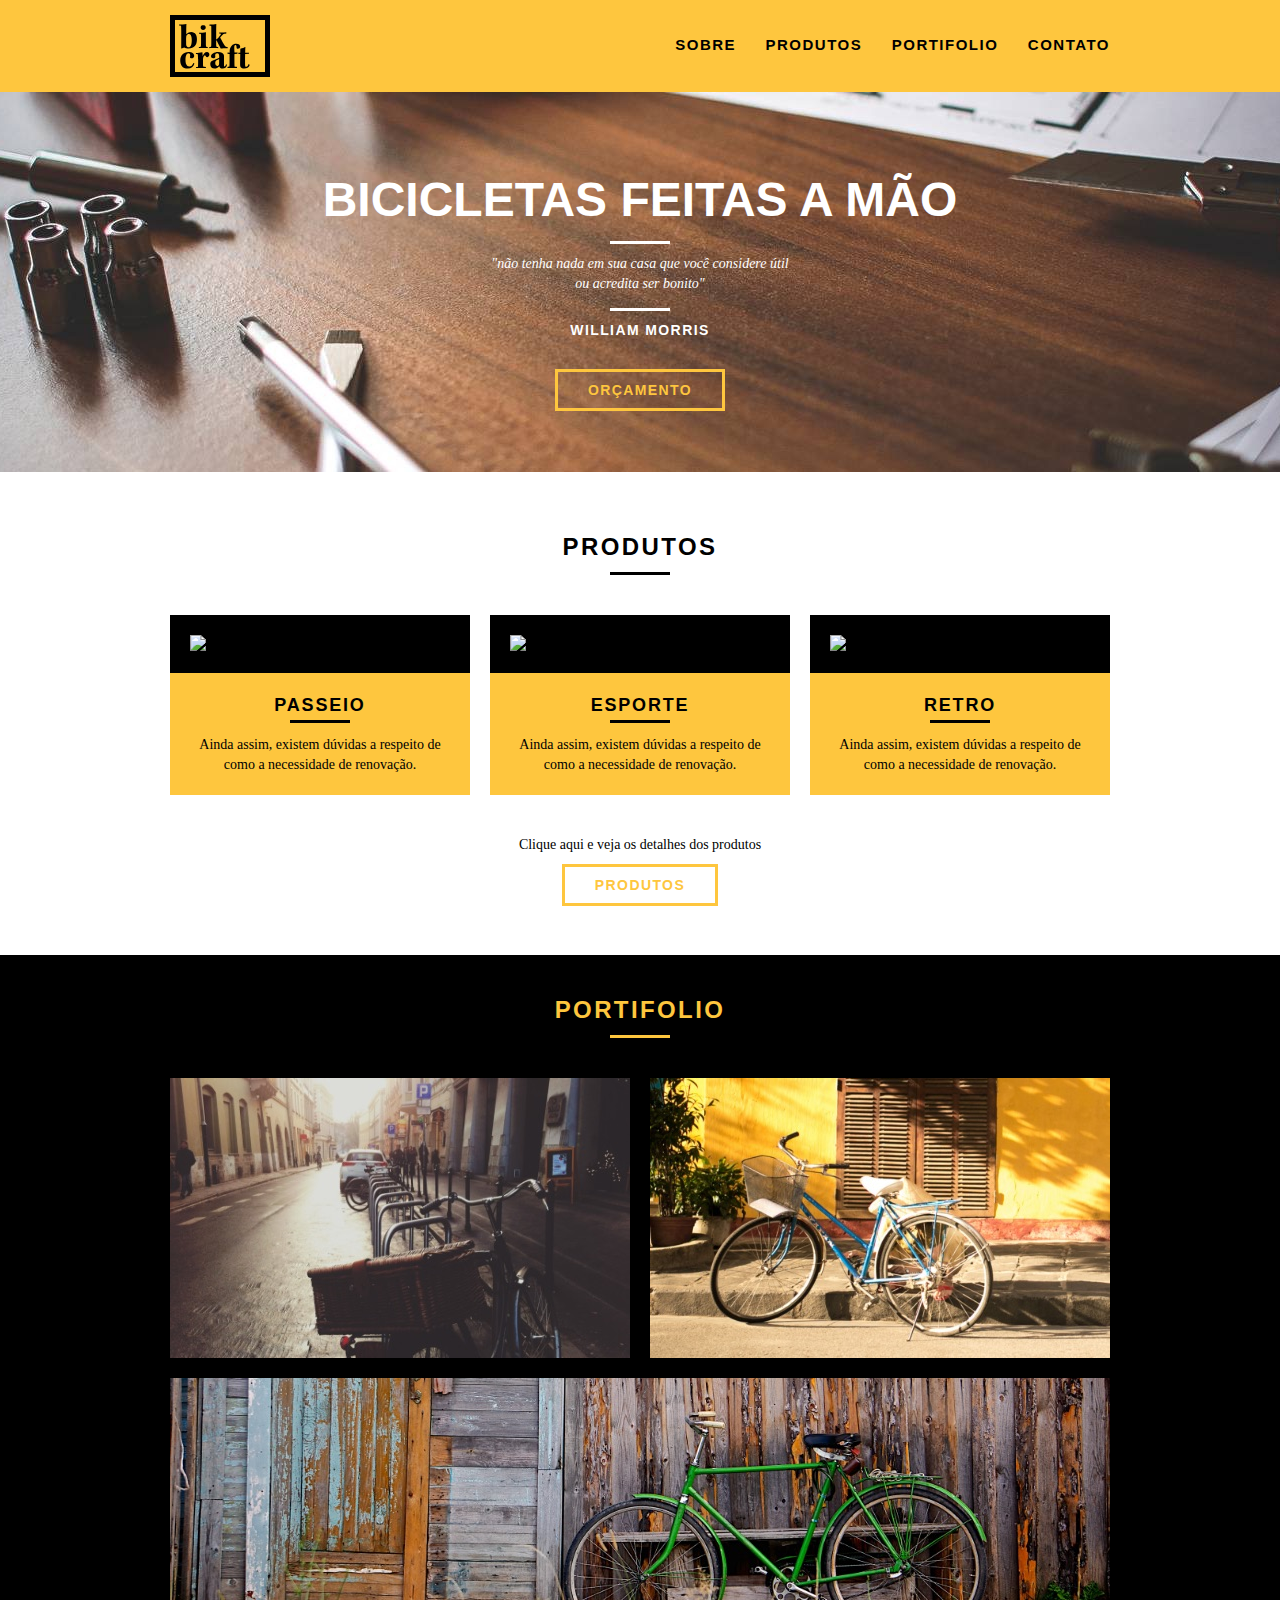
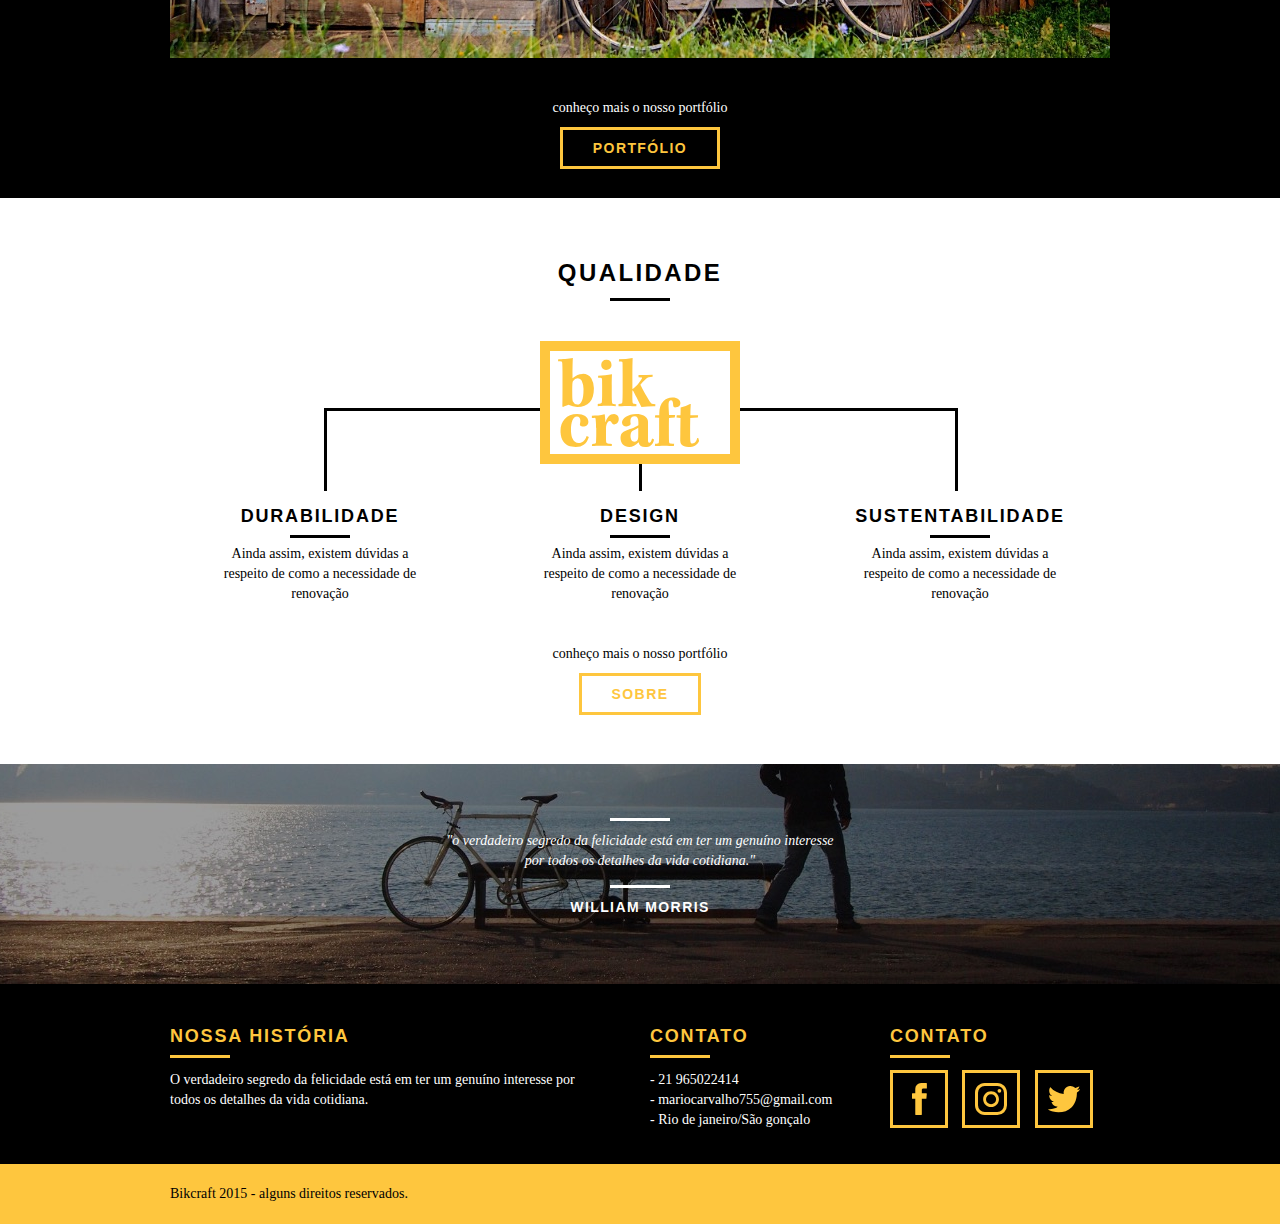
==== index.html @ 07a8a5a4 "Update index.html" ====
<!DOCTYPE html>
<html lang="pt-br">

<head>
   <meta charset="UTF-8">
   <meta http-equiv="X-UA-Compatible" content="IE=edge">
   <meta name="viewport" content="width=device-width, initial-scale=1.0">
   <title>Bikcraft</title>
   <link rel="stylesheet" href="CSS/normalize.css">
   <link rel="stylesheet" href="CSS/reset.css">
   <link rel="stylesheet" href="CSS/grid.css">
   <link rel="stylesheet" href="CSS/style.css">
</head>

<body>
   <header class="header">
      <div class="container">
         <a href="index.html" class="grid-4"> <img src="IMG/bikcraft.svg" alt="Bikcraft"> </a>
         <nav class="grid-12 header_menu">
            <ul>
               <li> <a href="sobre.html">Sobre</a> </li>
               <li> <a href="produtos.html">Produtos</a> </li>
               <li> <a href="portifolio.html">portifolio</a> </li>
               <li> <a href="Contato.html">Contato</a> </li>
            </ul>
         </nav>
      </div>
   </header>

   <section class="introducao">
      <div class="container">
         <h1>Bicicletas Feitas a Mão</h1>
         <blockquote class="quote-externo">
            <p>"não tenha nada em sua casa que você considere útil ou acredita ser bonito"</p>
            <cite>WILLIAM MORRIS</cite>
         </blockquote>
         <a href="produtos.html" class="btn">Orçamento</a>
      </div>
   </section>

   <section class="container produtos">
      <h2 class="subtitulo">Produtos</h2>
      <ul class="produtos_lista">

         <li class="grid-1-3">
            <div class="produtos_icone">
               <img src="img/produtos/passeio.svg" alt="Bikcraft passeio">
            </div>
            <h3>passeio</h3>
            <p>Ainda assim, existem dúvidas a respeito de como a necessidade de renovação.</p>
         </li>

         <li class="grid-1-3">
            <div class="produtos_icone">
               <img src="img/produtos/esporte.svg" alt="Bikcraft passeio">
            </div>
            <h3>esporte</h3>
            <p>Ainda assim, existem dúvidas a respeito de como a necessidade de renovação.</p>
         </li>

         <li class="grid-1-3">
            <div class="produtos_icone">
               <img src="img/produtos/retro.svg" alt="Bikcraft passeio">
            </div>
            <h3>retro</h3>
            <p>Ainda assim, existem dúvidas a respeito de como a necessidade de renovação.</p>
         </li>

      </ul>
      <div class="call">
         <p>Clique aqui e veja os detalhes dos produtos</p>
         <a href="produtos.html" class="btn btn-preto">Produtos</a>

      </div>
   </section>

   <section class="portifolio">
      <div class="container">
         <h2 class="subtitulo">portifolio</h2>
         <ul class="portifolio_lista">
            <li class="grid-8"> <img src="IMG/portfolio/retro.jpg" alt="Bicicleta retro"> </li>
            <li class="grid-4"> <img src=" IMG/portfolio/passeio.jpg" alt="Bicicleta passeio"> </li>
            <li class="grid-16"> <img src="IMG/portfolio/esporte.jpg" alt=" Bicicleta esporte"> </li>
         </ul>
         <div class="call">
            <p>conheço mais o nosso portfólio</p>
            <a href="produtos.html" class="btn">portfólio</a>
         </div>
      </div>
   </section>

   <section class="qualidade container">
      <h2 class="subtitulo">qualidade</h2>
      <img src="IMG/bikcraft-qualidade.svg" alt="Bikcraft">
      <ul class="qualidade_lista">
         <li class="grid-1-3">
            <h3>Durabilidade</h3>
            <p>Ainda assim, existem dúvidas a respeito de como a necessidade de renovação</p>
         </li>
         <li class="grid-1-3">
            <h3>Design</h3>
            <p>Ainda assim, existem dúvidas a respeito de como a necessidade de renovação</p>
         </li>
         <li class="grid-1-3">
            <h3>Sustentabilidade</h3>
            <p>Ainda assim, existem dúvidas a respeito de como a necessidade de renovação</p>
         </li>
      </ul>
      <div class="call">
         <p>conheço mais o nosso portfólio</p>
         <a href="sobre.html" class="btn btn-preto">sobre</a>
      </div>
   </section>

   <section class="quebra">
      <blockquote class="quote-externo container">
         <p>"o verdadeiro segredo da felicidade está em ter um genuíno interesse por todos os detalhes da vida cotidiana."</p>
         <cite>WILLIAM MORRIS</cite>
   </section>

   <footer>
      <div class="footer">
         <div class="container">

            <div class="grid-8 footer_historia">
               <h3>Nossa História</h3>
               <p>O verdadeiro segredo da felicidade está em ter um genuíno interesse por todos os detalhes da vida cotidiana.</p>
            </div>

            <div class="grid-4 footer_contato">
               <h3>Contato</h3>
               <ul>
                  <li> - 21 965022414</li>
                  <li>- mariocarvalho755@gmail.com</li>
                  <li>- Rio de janeiro/São gonçalo</li>
               </ul>
            </div>

            <div class="grid-4 footer_redes">
               <h3>Contato</h3>
               <ul>
                  <li> <a href="http://facebook.com" target="_blank"> <img src="IMG/redes-sociais/facebook.svg" alt="facebook"> </a> </li>

                  <li> <a href="http://instagram.com" target="_blank"> <img src="IMG/redes-sociais/instagram.svg" alt="instagram"> </a> </li>

                  <li> <a href="http://twitter.com" target="_blank"> <img src="IMG/redes-sociais/twitter.svg" alt="twitter"> </a> </li>

               </ul>
            </div>

         </div>

      </div>

      <div>
         <div class="copy ">
            <div class="container">
               <h3>
                  <p class="grid-16 ">Bikcraft 2015 - alguns direitos reservados.
                  </p>
               </h3>
            </div>
         </div>
      </div>


   </footer>



</body>

</html>
---- CSS/grid.css ----
*,
*:before,
*:after {
  -webkit-box-sizing: border-box;
  -moz-box-sizing: border-box;
  box-sizing: border-box;
}

.container {
  width: 960px;
  margin: 0 auto;
  padding: 0px;
  position: relative;
}

.container:after .container:before {
  content: " ";
  display: table;
}

.container:after {
  clear: both;
}

.grid-1,
.grid-2,
.grid-3,
.grid-4,
.grid-5,
.grid-6,
.grid-7,
.grid-8,
.grid-9,
.grid-10,
.grid-11,
.grid-12,
.grid-13,
.grid-14,
.grid-15,
.grid-16,
.grid-1-3 {
  float: left;
  margin-left: 10px;
  margin-right: 10px;
}

.grid-1 {
  width: 40px;
}
.grid-2 {
  width: 100px;
}
.grid-3 {
  width: 160px;
}
.grid-4 {
  width: 220px;
}
.grid-5 {
  width: 280px;
}
.grid-6 {
  width: 340px;
}
.grid-7 {
  width: 400px;
}
.grid-8 {
  width: 460px;
}
.grid-9 {
  width: 520px;
}
.grid-10 {
  width: 580px;
}
.grid-11 {
  width: 640px;
}
.grid-12 {
  width: 700px;
}
.grid-13 {
  width: 760px;
}
.grid-14 {
  width: 820px;
}
.grid-15 {
  width: 880px;
}
.grid-16 p {
  width: 940px;
}
.grid-1-3 {
  width: 300px;
}
---- CSS/style.css ----
/*Estilos Gerais*/
body {
  font-family: Arial, Helvetica, sans-serif;
}
p {
  font-family: Georgia, "Times New Roman", Times, serif;
  font-size: 14px;
  line-height: 20px;
}
img {
  display: block;
}
.btn {
  border: 3px solid #fec63e;
  padding: 10px 30px;
  color: #fec63e;
  font-size: 14px;
  line-height: 20px;
  text-transform: uppercase;
  font-weight: bold;
  letter-spacing: 0.1em;
}
.btn:hover {
  color: #fff;
  border-color: #fff;
}
.btn.btn-preto:hover {
  color: #000;
  border-color: #000;
}

.subtitulo {
  font-size: 24px;
  line-height: 30px;
  font-weight: bold;
  letter-spacing: 0.1em;
  color: #000;
  text-transform: uppercase;
  text-align: center;
  margin-bottom: 40px;
}
.subtitulo:after {
  content: "";
  display: block;
  width: 60px;
  height: 3px;
  background: #000;
  margin: 10px auto;
}
.subtitulo-interno {
  font-size: 24px;
  line-height: 30px;
  font-weight: bold;
  letter-spacing: 0.1em;
  color: #000;
  text-transform: uppercase;

  margin-bottom: 20px;
}
.subtitulo-interno:after {
  content: "";
  display: block;
  width: 60px;
  height: 3px;
  background: #000;
  margin: 10px 0;
}

/* Header */
.header {
  top: 0px;
  position: fixed;
  width: 100%;
  background: #fec63e;
  padding: 15px 0;
  z-index: 10;
}

.header_menu {
  text-align: right;
}
.header_menu ul li {
  display: inline-block;
  margin-left: 25px;
  margin-top: 20px;
}
.header_menu ul li a {
  color: #000;
  font-weight: bold;
  text-transform: uppercase;
  letter-spacing: 0.1em;
  font-size: 15px;
  line-height: 20px;
  padding: 10px 0;
}
.header_menu ul li a:hover {
  color: #fff;
}
.header_menu ul li a.menu_ativo {
  color: #fff;
}

/* Introdução */
.introducao {
  width: 100%;
  height: 380px;
  background: url("../IMG/bg.jpg") no-repeat center;
  background-size: cover;
  margin-top: 92px;
  text-align: center;
  padding-top: 80px;
}
.introducao h1 {
  font-size: 48px;
  color: #fff;
  font-weight: bold;
  text-transform: uppercase;
}
.quote-externo {
  max-width: 300px;
  margin: 0 auto;
  margin-bottom: 40px;
  color: #fff;
}
.quote-externo p {
  font-style: italic;
}
.quote-externo p:before,
.quote-externo p::after {
  content: "";
  display: block;
  width: 60px;
  height: 3px;
  background: #fff;
  margin: 14px auto 10px auto;
}
.quote-externo cite {
  font-style: normal;
  font-weight: bold;
  font-size: 14px;
  letter-spacing: 0.1em;
}
/*Introdução Interna*/
.introducao-interna {
  width: 100%;
  margin-top: 92px;
  height: 160px;
  text-align: center;
  color: #fff;
  padding-top: 30px;
}
.introducao-interna h1 {
  font-size: 36px;
  color: #fff;
  font-weight: bold;
  text-transform: uppercase;
  color: #fff;
}
.introducao-interna h1::after {
  content: "";
  display: block;
  width: 60px;
  height: 3px;
  background: #fff;
  margin: 6px auto 10px auto;
}

/*produtos*/
.produtos {
  padding: 60px 0;
}
.produtos_lista li {
  background: #fec63e;
  text-align: center;
}

.produtos_lista li h3 {
  font-weight: bold;
  font-size: 18px;
  line-height: 25px;
  text-transform: uppercase;
  letter-spacing: 0.1em;
  margin-top: 20px;
}
.produtos_lista li h3::after {
  content: "";
  display: block;
  width: 60px;
  height: 3px;
  background: #000;
  margin: 2px auto;
}
.produtos_lista li p {
  padding: 10px 20px 20px 20px;
}

.produtos_icone {
  background: #000;
  padding: 20px;
}
.call {
  padding-top: 40px;
  text-align: center;
  clear: both;
}

.call p {
  margin-bottom: 20px;
}

/*portfólio*/
.portifolio {
  width: 100%;
  overflow: auto;
  background: #000;
  padding: 40px 0;
}
.portifolio .subtitulo {
  color: #fec63e;
}
.portifolio .subtitulo::after {
  background: #fec63e;
}
.portifolio_lista li:last-child {
  margin-top: 20px;
}
.portifolio .call p {
  color: #fff;
}

/*qualidade*/

.qualidade {
  position: relative;
  padding: 60px 0;
  overflow: auto; /* Serve para limpar a flutuação* quando um elemento sobe em cima de outro*/
}
.qualidade::after {
  content: "";
  width: 634px;
  height: 83px;
  display: block;
  background: url("../IMG/linhas.svg") no-repeat center;
  position: absolute;
  top: 210px;
  right: 162px;
  z-index: -1;
}
.qualidade img {
  margin: 0 auto;
}
.qualidade_lista {
  padding-top: 20px;
}

.qualidade_lista li {
  text-align: center;
  padding: 0 40px;
}
.qualidade_lista li h3 {
  font-weight: bold;
  font-size: 18px;
  line-height: 25px;
  text-transform: uppercase;
  letter-spacing: 0.1em;
  margin-top: 20px;
}
.qualidade_lista li h3::after {
  content: "";
  display: block;
  width: 60px;
  height: 3px;
  background: #000;
  margin: 6px auto;
}

/*Quebra*/
.quebra {
  width: 100%;
  height: 220px;
  background: url(../IMG/bg-footer.jpg) no-repeat center;
  background-size: cover;
  text-align: center;
  padding-top: 40px;
  overflow: auto;
}
.quebra .quote-externo {
  max-width: 400px;
}

/*Footer*/

.footer {
  width: 100%;
  height: 180px;
  padding: 40px 0;
  background: #000;
  color: #fff;
}
.footer h3 {
  font-size: 18px;
  line-height: 25px;
  color: #fec63e;
  text-transform: uppercase;
  letter-spacing: 0.1em;
  font-weight: bold;
}

.footer h3::after {
  content: "";
  display: block;
  width: 60px;
  height: 3px;
  background: #fec63e;
  margin: 6px 0 12px 0;
}

.footer_historia {
  padding-right: 40px;
}
.footer_contato ul li {
  font-size: 14px;
  line-height: 20px;
  font-family: Georgia, "Times New Roman", Times, serif;
}

.footer_redes ul li {
  display: inline-block;
  margin-right: 10px;
}
.footer_redes ul li a {
  border: 3px solid #fec63e;
  display: block;
  padding: 10px;
}
.footer_redes ul li a:hover {
  border-color: #fff;
}

.copy {
  background: #fec63e;
  width: 100%;
  padding: 20px 0 40px 0;
}
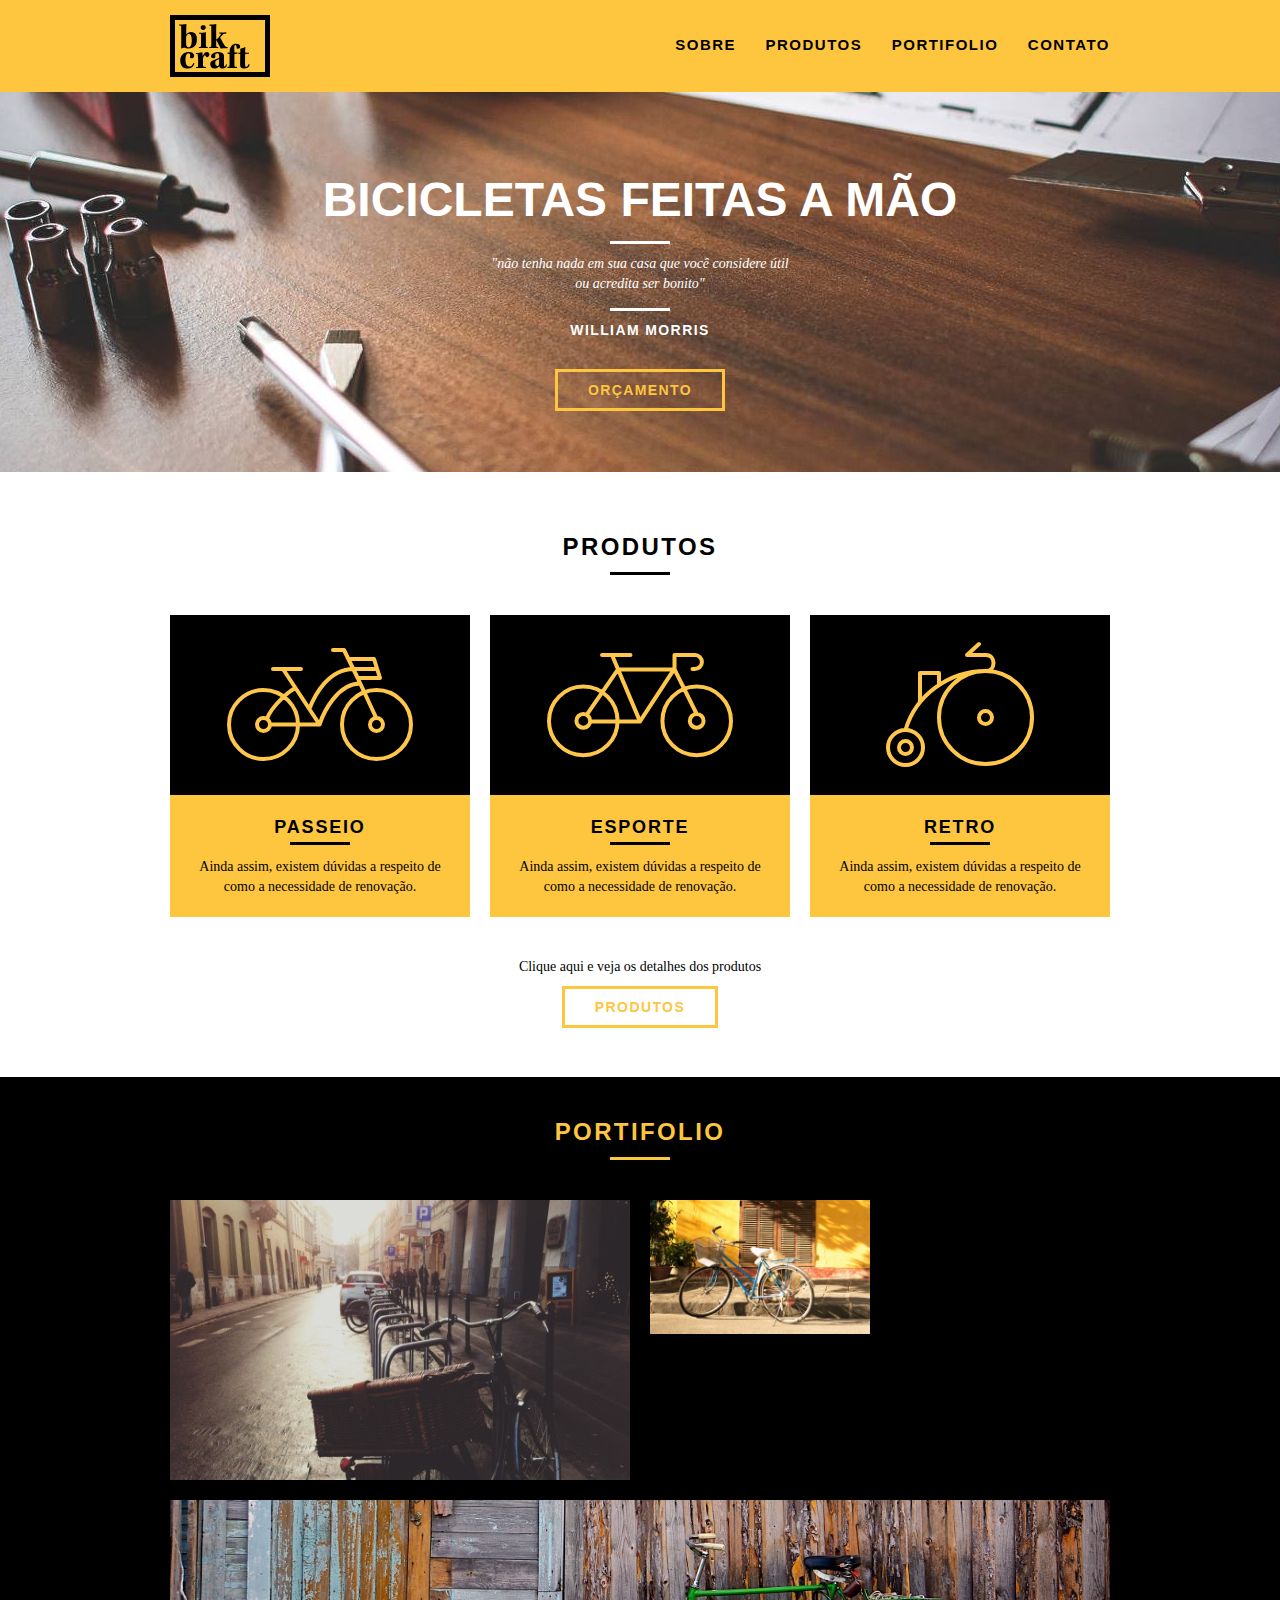
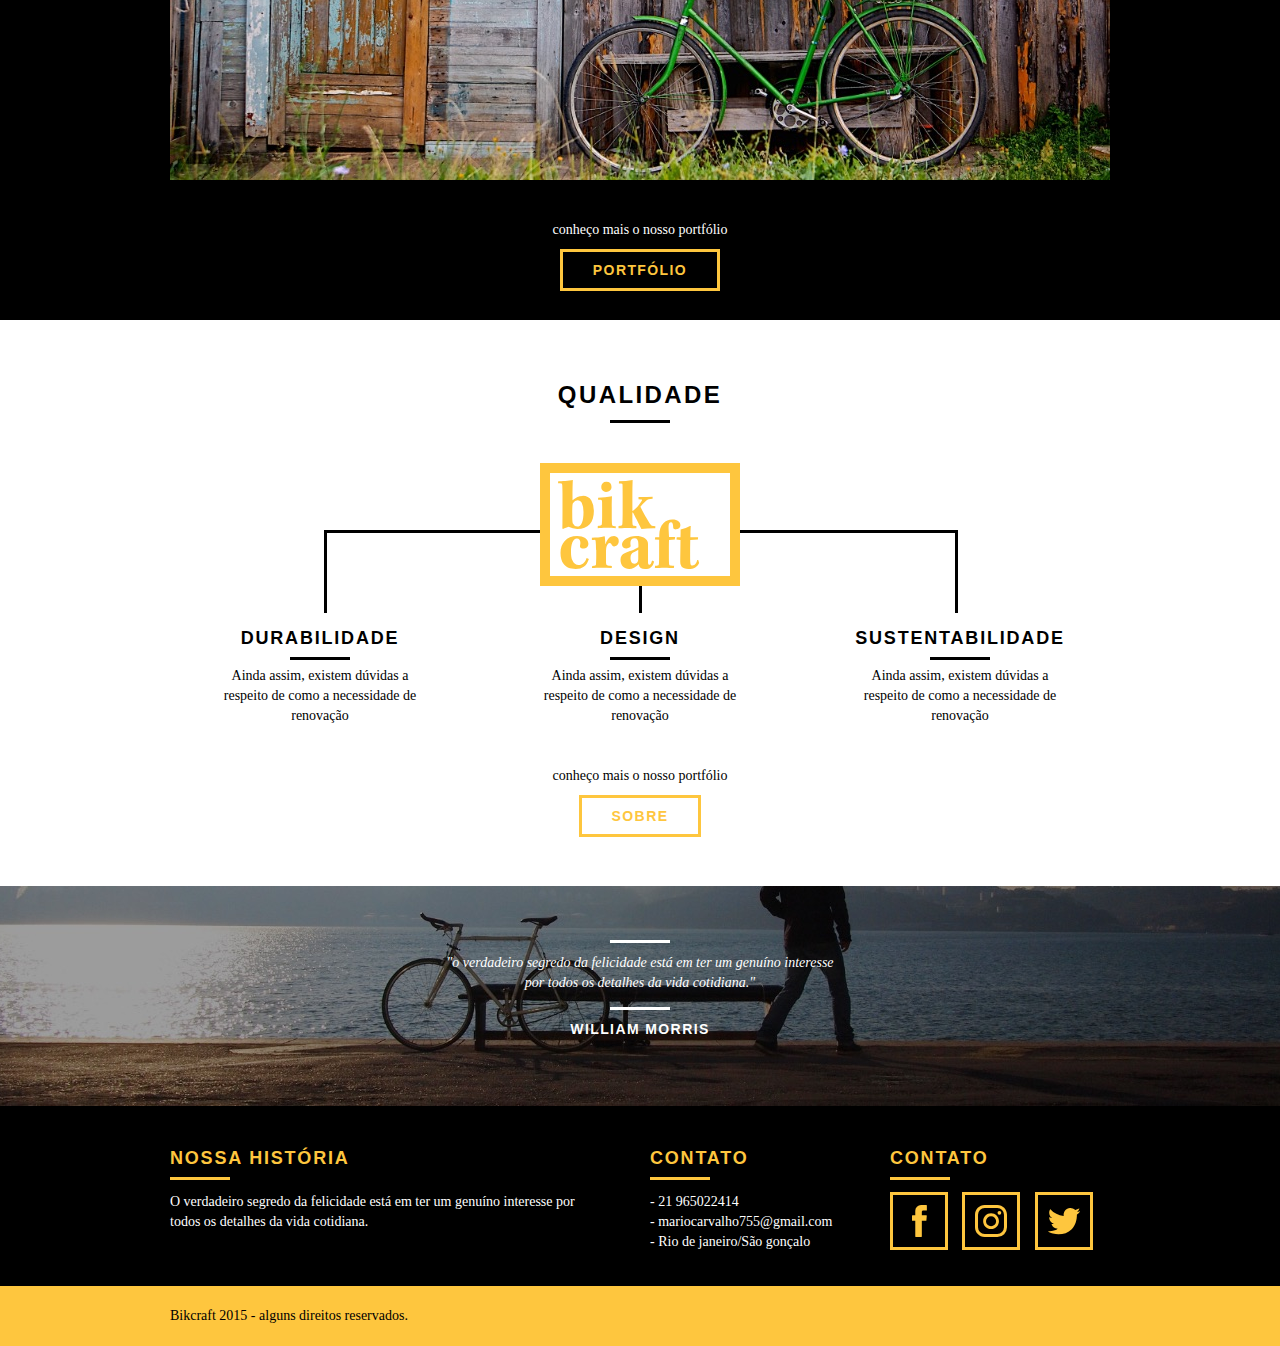
==== commit 1869111f: "criando o grid responsivo alterando os erros de sintaxe no codigo" ====
--- a/index.html
+++ b/index.html
@@ -10,6 +10,7 @@
    <link rel="stylesheet" href="CSS/reset.css">
    <link rel="stylesheet" href="CSS/grid.css">
    <link rel="stylesheet" href="CSS/style.css">
+   <link rel="stylesheet" href="CSS/responsivo.css">
 </head>
 
 <body>
@@ -21,7 +22,7 @@
                <li> <a href="sobre.html">Sobre</a> </li>
                <li> <a href="produtos.html">Produtos</a> </li>
                <li> <a href="portifolio.html">portifolio</a> </li>
-               <li> <a href="Contato.html">Contato</a> </li>
+               <li> <a href="contato.html">Contato</a> </li>
             </ul>
          </nav>
       </div>
@@ -44,7 +45,7 @@
 
          <li class="grid-1-3">
             <div class="produtos_icone">
-               <img src="img/produtos/passeio.svg" alt="Bikcraft passeio">
+               <img src="IMG/produtos/passeio.svg" alt="Bikcraft passeio">
             </div>
             <h3>passeio</h3>
             <p>Ainda assim, existem dúvidas a respeito de como a necessidade de renovação.</p>
@@ -52,7 +53,7 @@
 
          <li class="grid-1-3">
             <div class="produtos_icone">
-               <img src="img/produtos/esporte.svg" alt="Bikcraft passeio">
+               <img src="IMG/produtos/esporte.svg" alt="Bikcraft esporte">
             </div>
             <h3>esporte</h3>
             <p>Ainda assim, existem dúvidas a respeito de como a necessidade de renovação.</p>
@@ -60,7 +61,7 @@
 
          <li class="grid-1-3">
             <div class="produtos_icone">
-               <img src="img/produtos/retro.svg" alt="Bikcraft passeio">
+               <img src="IMG/produtos/retro.svg" alt="Bikcraft retro">
             </div>
             <h3>retro</h3>
             <p>Ainda assim, existem dúvidas a respeito de como a necessidade de renovação.</p>
@@ -170,4 +171,4 @@
 
 </body>
 
-</html>
+</html>--- a/CSS/grid.css
+++ b/CSS/grid.css
@@ -95,3 +95,87 @@
 .grid-1-3 {
   width: 300px;
 }
+
+@media only screen and (min-width: 788px) and (max-width: 979px) {
+  .container {
+    width: 768px;
+  }
+  .grid-1 {
+    width: 28px;
+  }
+  .grid-2 {
+    width: 76px;
+  }
+  .grid-3 {
+    width: 124px;
+  }
+  .grid-4 {
+    width: 172px;
+  }
+  .grid-5 {
+    width: 220px;
+  }
+  .grid-6 {
+    width: 268px;
+  }
+  .grid-7 {
+    width: 316px;
+  }
+  .grid-8 {
+    width: 364px;
+  }
+  .grid-9 {
+    width: 412px;
+  }
+  .grid-10 {
+    width: 460px;
+  }
+  .grid-11 {
+    width: 508px;
+  }
+  .grid-12 {
+    width: 556px;
+  }
+  .grid-13 {
+    width: 604px;
+  }
+  .grid-14 {
+    width: 652px;
+  }
+  .grid-15 {
+    width: 700px;
+  }
+  .grid-16 {
+    width: 748px;
+  }
+  .grid-1-3 {
+    width: 236px;
+  }
+}
+
+@media only screen and (max-width: 787px) {
+  .container {
+    width: 360px;
+  }
+  .grid-1,
+  .grid-2,
+  .grid-3,
+  .grid-4,
+  .grid-5,
+  .grid-6,
+  .grid-7,
+  .grid-8,
+  .grid-9,
+  .grid-10,
+  .grid-11,
+  .grid-12,
+  .grid-13,
+  .grid-14,
+  .grid-15,
+  .grid-16,
+  .grid-1-3 {
+    width: 300px;
+    margin: 0 0 20px 0;
+    float: none;
+  }
+}
--- a/CSS/style.css
+++ b/CSS/style.css
@@ -9,6 +9,7 @@
 }
 img {
   display: block;
+  max-width: 100%;
 }
 .btn {
   border: 3px solid #fec63e;
@@ -173,6 +174,9 @@
   background: #fec63e;
   text-align: center;
 }
+.produtos_lista li img {
+  margin: 0 auto;
+}
 
 .produtos_lista li h3 {
   font-weight: bold;
--- a/CSS/responsivo.css
+++ b/CSS/responsivo.css
@@ -0,0 +1,38 @@
+/*Estilo para tablets*/
+@media only screen and (min-width: 788px) and (max-width: 979px) {
+}
+
+/*Estilo para smartphone*/
+@media only screen and (max-width: 787px) {
+  /*Header*/
+  .header {
+    position: relative;
+    margin-bottom: 0;
+  }
+  .header img {
+    margin: 0 auto 20px auto;
+  }
+  .header_menu {
+    text-align: center;
+    margin: auto;
+  }
+  .header_menu ul li {
+    margin: 5px;
+  }
+  .header_menu ul li a {
+    border: 4px solid #000;
+    width: 136px;
+    display: block;
+    float: left;
+  }
+  .header_menu ul li a:hover {
+    border-color: #fff;
+  }
+  /*introdução*/
+  .introducao {
+    margin-top: 0;
+    padding-top: 20px;
+    background: url("../IMG/bg-mobile.jpg") no-repeat Scenter;
+    background-size: cover;
+  }
+}
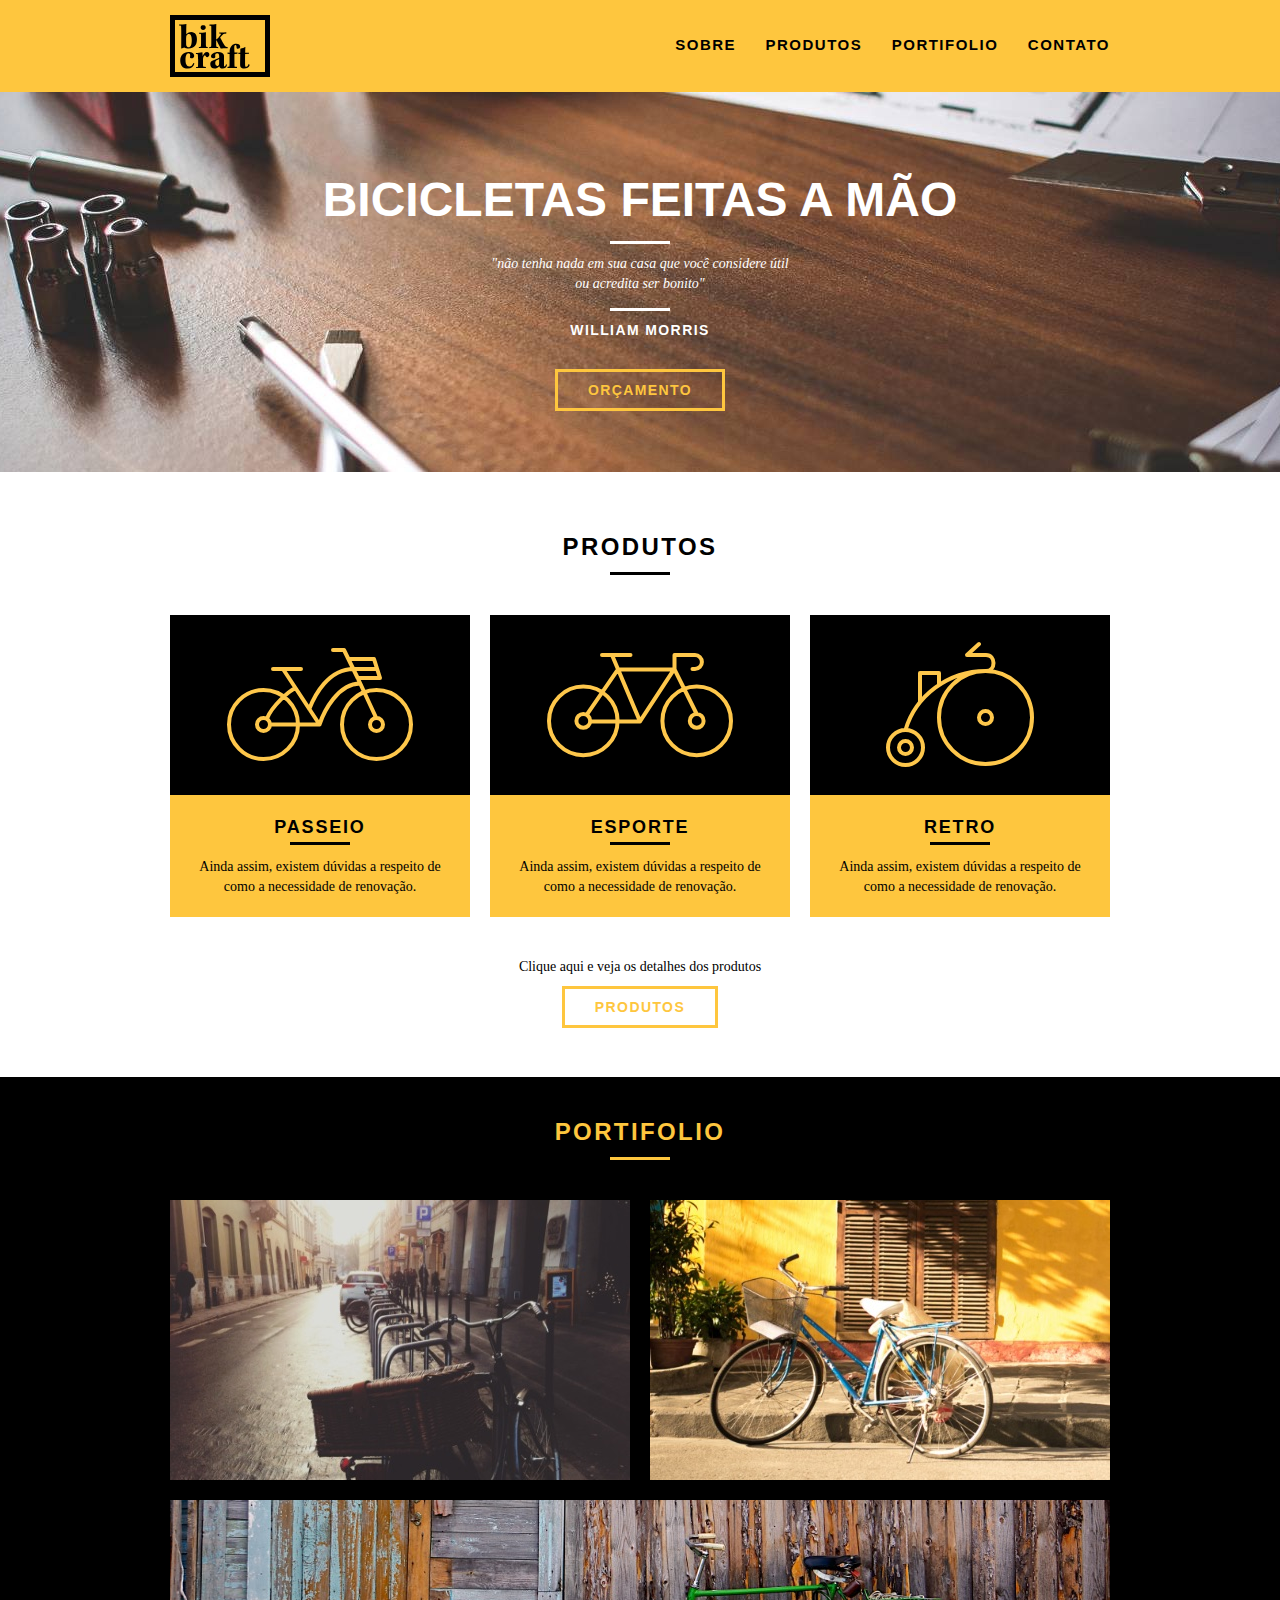
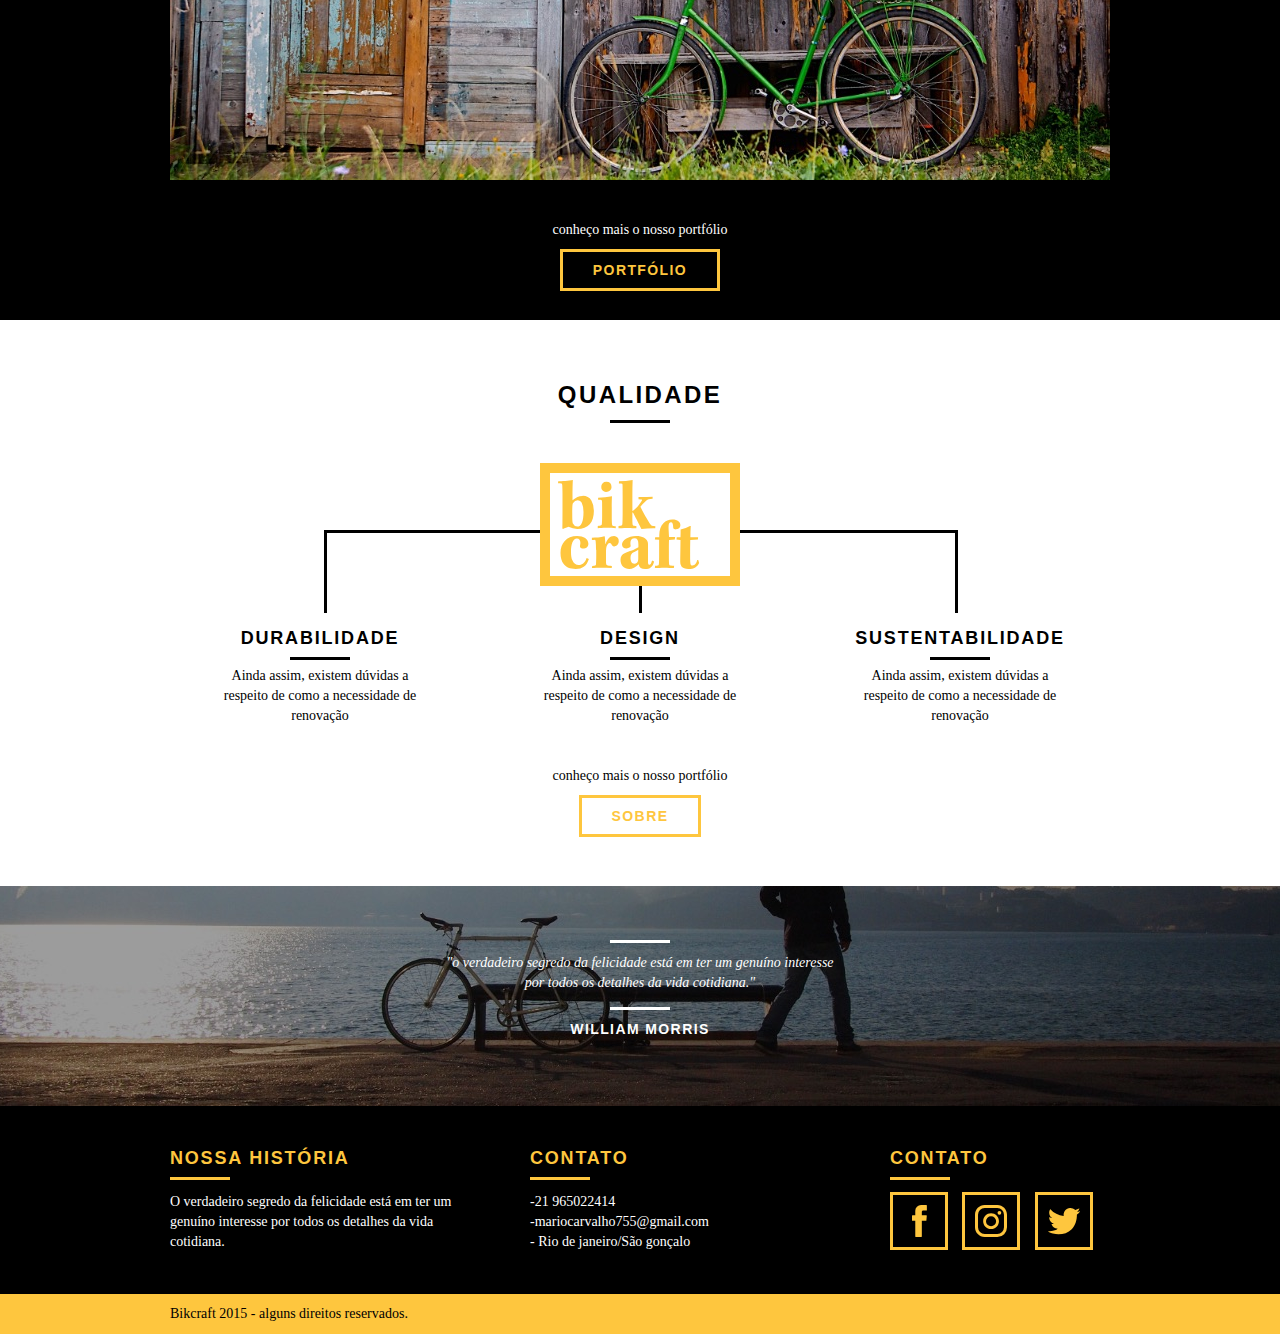
==== commit 02cc9c0f: "Editei o responsivo das paginas index e sobre." ====
--- a/index.html
+++ b/index.html
@@ -80,7 +80,7 @@
          <h2 class="subtitulo">portifolio</h2>
          <ul class="portifolio_lista">
             <li class="grid-8"> <img src="IMG/portfolio/retro.jpg" alt="Bicicleta retro"> </li>
-            <li class="grid-4"> <img src=" IMG/portfolio/passeio.jpg" alt="Bicicleta passeio"> </li>
+            <li class="grid-8"> <img src=" IMG/portfolio/passeio.jpg" alt="Bicicleta passeio"> </li>
             <li class="grid-16"> <img src="IMG/portfolio/esporte.jpg" alt=" Bicicleta esporte"> </li>
          </ul>
          <div class="call">
@@ -123,16 +123,16 @@
       <div class="footer">
          <div class="container">
 
-            <div class="grid-8 footer_historia">
+            <div class="grid-6 footer_historia">
                <h3>Nossa História</h3>
                <p>O verdadeiro segredo da felicidade está em ter um genuíno interesse por todos os detalhes da vida cotidiana.</p>
             </div>
 
-            <div class="grid-4 footer_contato">
+            <div class="grid-6 footer_contato">
                <h3>Contato</h3>
                <ul>
-                  <li> - 21 965022414</li>
-                  <li>- mariocarvalho755@gmail.com</li>
+                  <li> -21 965022414</li>
+                  <li>-mariocarvalho755@gmail.com</li>
                   <li>- Rio de janeiro/São gonçalo</li>
                </ul>
             </div>
--- a/CSS/grid.css
+++ b/CSS/grid.css
@@ -155,7 +155,7 @@
 
 @media only screen and (max-width: 787px) {
   .container {
-    width: 360px;
+    width: 300px;
   }
   .grid-1,
   .grid-2,
--- a/CSS/style.css
+++ b/CSS/style.css
@@ -296,10 +296,11 @@
 
 .footer {
   width: 100%;
-  height: 180px;
+  height: auto;
   padding: 40px 0;
   background: #000;
   color: #fff;
+  overflow: auto;
 }
 .footer h3 {
   font-size: 18px;
@@ -344,5 +345,7 @@
 .copy {
   background: #fec63e;
   width: 100%;
-  padding: 20px 0 40px 0;
-}
+  height: auto;
+  padding: 10px;
+  overflow: auto;
+}
--- a/CSS/responsivo.css
+++ b/CSS/responsivo.css
@@ -1,5 +1,27 @@
 /*Estilo para tablets*/
 @media only screen and (min-width: 788px) and (max-width: 979px) {
+  /*qualidade homer*/
+  .qualidade::after {
+    right: 66px;
+  }
+  .qualidade_lista li {
+    padding: 0 10px;
+  }
+  /*portifolio*/
+  .portifolio ul li img {
+    display: block;
+    max-width: 100%;
+  }
+  /*footer*/
+  .footer_redes ul li a {
+    border: 3px solid #fec63e;
+    display: block;
+    padding: 6px;
+  }
+  .footer_redes ul li a img {
+    width: 26px;
+    height: 26px;
+  }
 }
 
 /*Estilo para smartphone*/
@@ -28,6 +50,9 @@
   .header_menu ul li a:hover {
     border-color: #fff;
   }
+  .header_menu ul li a.menu_ativo {
+    border-color: #fff;
+  }
   /*introdução*/
   .introducao {
     margin-top: 0;
@@ -35,4 +60,34 @@
     background: url("../IMG/bg-mobile.jpg") no-repeat Scenter;
     background-size: cover;
   }
+
+  .introducao h1 {
+    padding-top: 30px;
+    font-size: 36px;
+  }
+
+  /*Introdução Interna*/
+  .introducao-interna {
+    margin-top: 0;
+  }
+
+  /*call*/
+  .call {
+    padding-top: 10px;
+  }
+
+  /*qualidade homer*/
+  .qualidade::after {
+    display: none;
+  }
+  /*Sobre*/
+  .missao_sobre p {
+    font-size: 14px;
+    line-height: 20px;
+    padding-right: 0;
+  }
+  .missao_sobre ul li {
+    font-size: 14px;
+    line-height: 25px;
+  }
 }
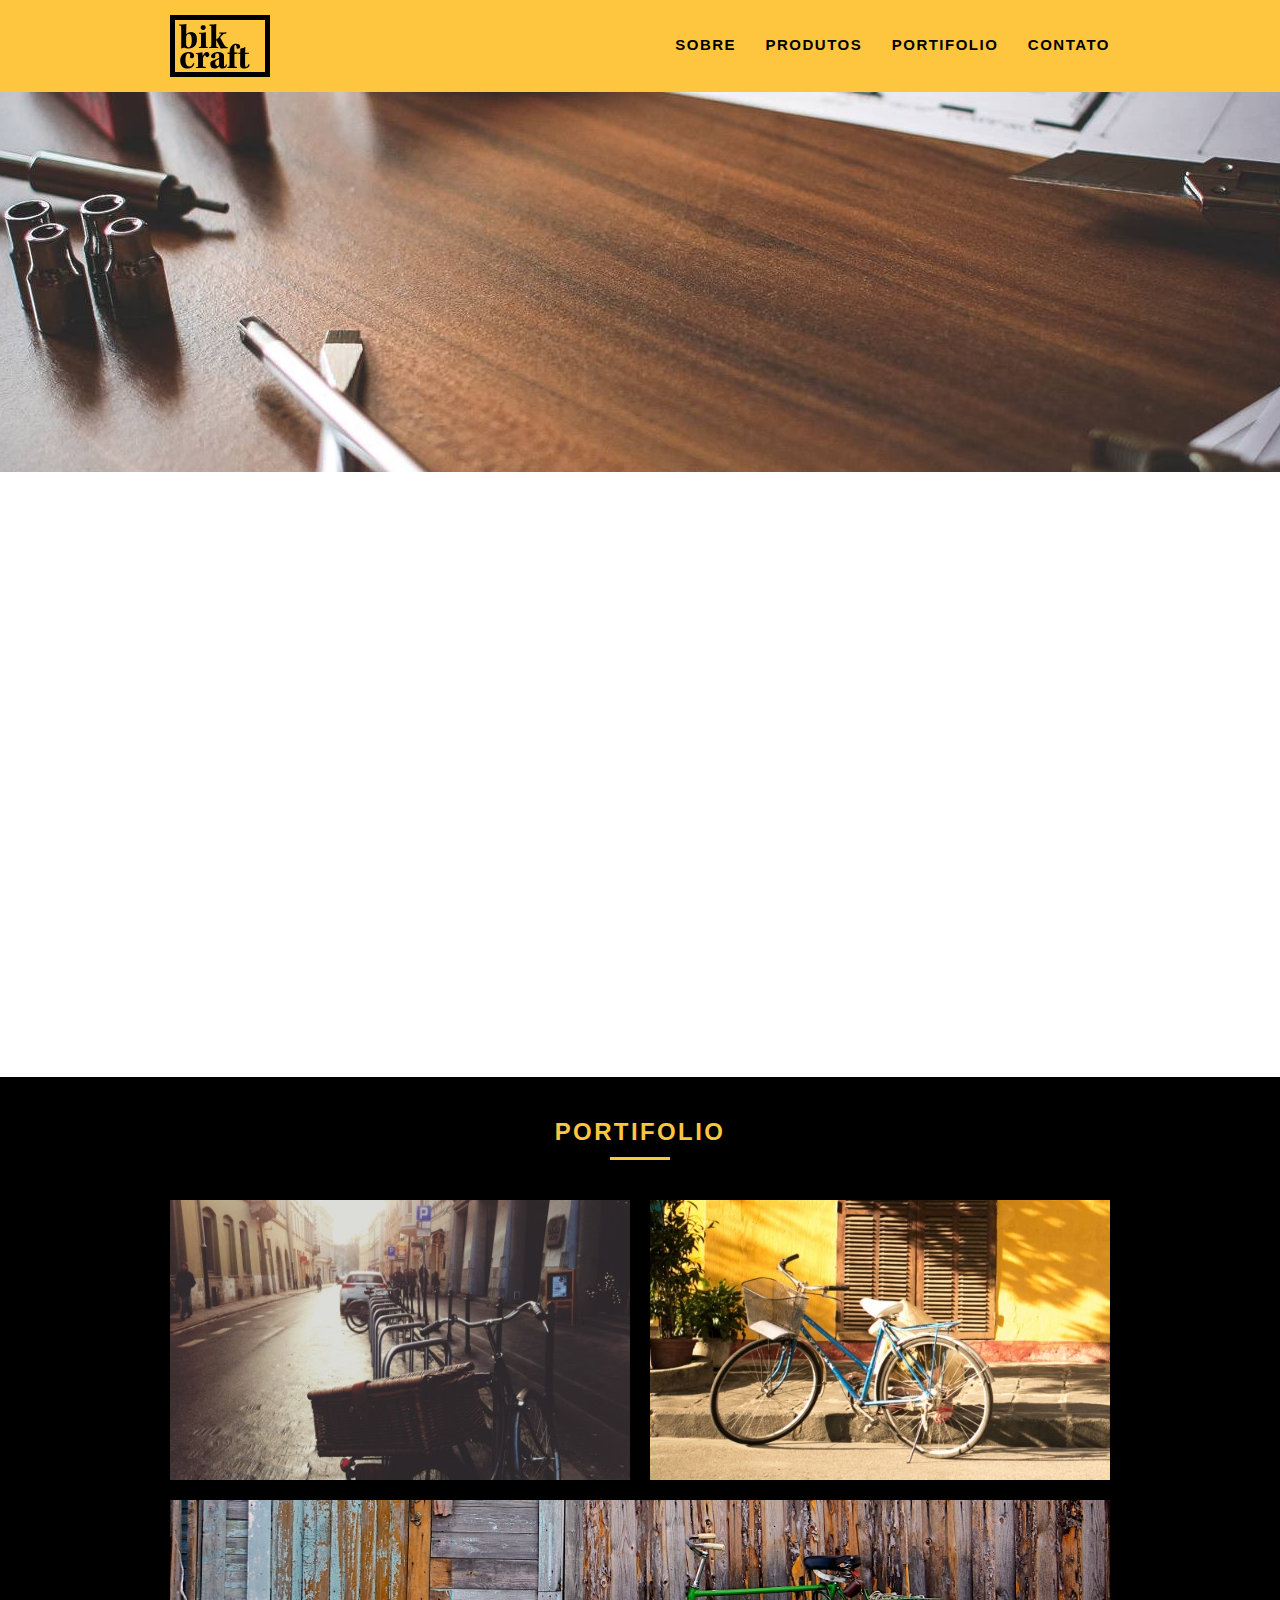
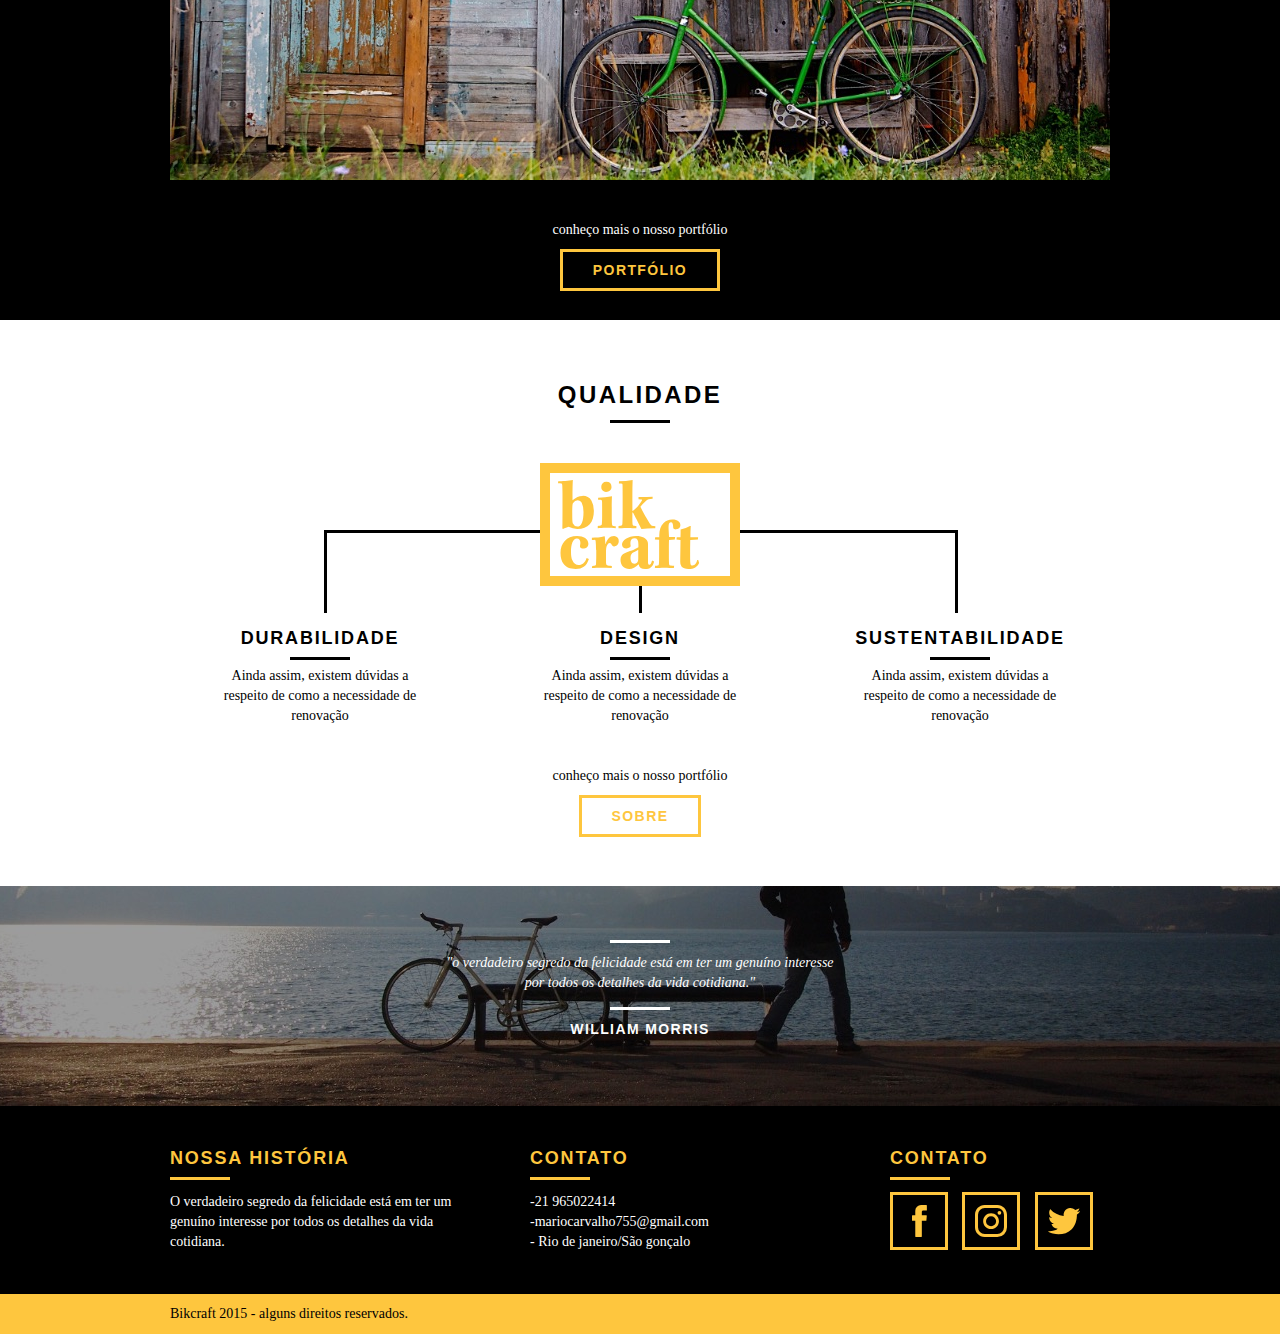
==== commit 30ced9a0: "Ultimas modificações feita." ====
--- a/index.html
+++ b/index.html
@@ -11,6 +11,8 @@
    <link rel="stylesheet" href="CSS/grid.css">
    <link rel="stylesheet" href="CSS/style.css">
    <link rel="stylesheet" href="CSS/responsivo.css">
+   <script>document.documentElement.classList.add("js");</script>
+
 </head>
 
 <body>
@@ -30,16 +32,16 @@
 
    <section class="introducao">
       <div class="container">
-         <h1>Bicicletas Feitas a Mão</h1>
-         <blockquote class="quote-externo">
+         <h1 data-anime="400" class="fadeInDown">Bicicletas Feitas a Mão</h1>
+         <blockquote class="quote-externo" data-anime="800" class="fadeInDown">
             <p>"não tenha nada em sua casa que você considere útil ou acredita ser bonito"</p>
             <cite>WILLIAM MORRIS</cite>
          </blockquote>
-         <a href="produtos.html" class="btn">Orçamento</a>
+         <a href="produtos.html" class="btn" data-anime=" 1200" class="fadeInDown">Orçamento</a>
       </div>
    </section>
 
-   <section class="container produtos">
+   <section class=" container produtos" data-anime="1600" class="fadeInDown">
       <h2 class="subtitulo">Produtos</h2>
       <ul class="produtos_lista">
 
@@ -167,7 +169,8 @@
 
    </footer>
 
-
+   <script src="./js/simple-anime.js"></script>
+   <script src="./js/script.js"></script>
 
 </body>
 
--- a/CSS/style.css
+++ b/CSS/style.css
@@ -349,3 +349,52 @@
   padding: 10px;
   overflow: auto;
 }
+
+/*javascript*/
+.js [data-slide] {
+  position: relative;
+}
+.js [data-slide] > * {
+  position: absolute;
+  top: 0px;
+  opacity: 0;
+}
+.js [data-slide] > .active {
+  position: relative;
+  opacity: 1;
+  transition: opacity 500ms;
+}
+
+.js [data-slide-nav] {
+  display: block;
+  text-align: center;
+  margin-top: 20px;
+}
+.js [data-slide-nav] button {
+  display: inline-block;
+  width: 12px;
+  height: 12px;
+  margin: 4px;
+  border: none;
+  padding: 0px;
+  border-radius: 6px;
+  text-indent: -99px;
+  overflow: hidden;
+  background: #1d1d1d;
+}
+.js [data-slide-nav] button.active {
+  background: #fec63e;
+}
+
+.js [data-anime] {
+  opacity: 0;
+}
+.js .fadeInDown {
+  transform: translate3d(0, -20px, 0);
+}
+
+.js .anime {
+  opacity: 1;
+  transform: none;
+  transition: opacity 800ms, transform 800ms;
+}
--- a/CSS/responsivo.css
+++ b/CSS/responsivo.css
@@ -22,6 +22,36 @@
     width: 26px;
     height: 26px;
   }
+
+  /*produtos*/
+  .produtos_item {
+    padding-bottom: 0;
+  }
+  .produtos_item h2 {
+    top: -150px;
+    margin-bottom: -50px;
+  }
+
+  .produto_icone {
+    padding: 41px 0;
+  }
+  .produto_info p {
+    font-size: 14px;
+    line-height: 20px;
+    height: 119px;
+  }
+  .produto_info ul li {
+    width: 181px;
+  }
+
+  /*contato*/
+  .contato_dados ul li {
+    margin: 0;
+  }
+  .contato_dados ul li a {
+    padding: 8px;
+  }
+  /*Final do estilo para tablet*/
 }
 
 /*Estilo para smartphone*/
@@ -90,4 +120,50 @@
     font-size: 14px;
     line-height: 25px;
   }
+  /*produtos*/
+  .produtos_item {
+    padding-bottom: 0;
+  }
+  .produtos_item h2 {
+    top: -100px;
+    margin-bottom: -68px;
+  }
+
+  .produto_icone {
+    padding: 41px 0;
+  }
+  .produto_info p {
+    font-size: 14px;
+    line-height: 20px;
+  }
+  .produto_info ul li {
+    width: 149px;
+    font-size: 14px;
+    line-height: 20px;
+    padding-top: 14px;
+  }
+
+  .form {
+    padding-right: 0;
+  }
+
+  .orcamento_dados ul {
+    padding-right: 0;
+  }
+  /*contato*/
+  .contato_form {
+    padding-right: 20px;
+  }
+
+  .contato_dados ul li {
+    margin: 10px;
+    margin-right: 20px;
+  }
+  .contato_dados ul li a {
+    padding: 8px;
+  }
+  .contato_mapa {
+    margin-bottom: 60px;
+  }
+  /*final do estilo para smartphone*/
 }
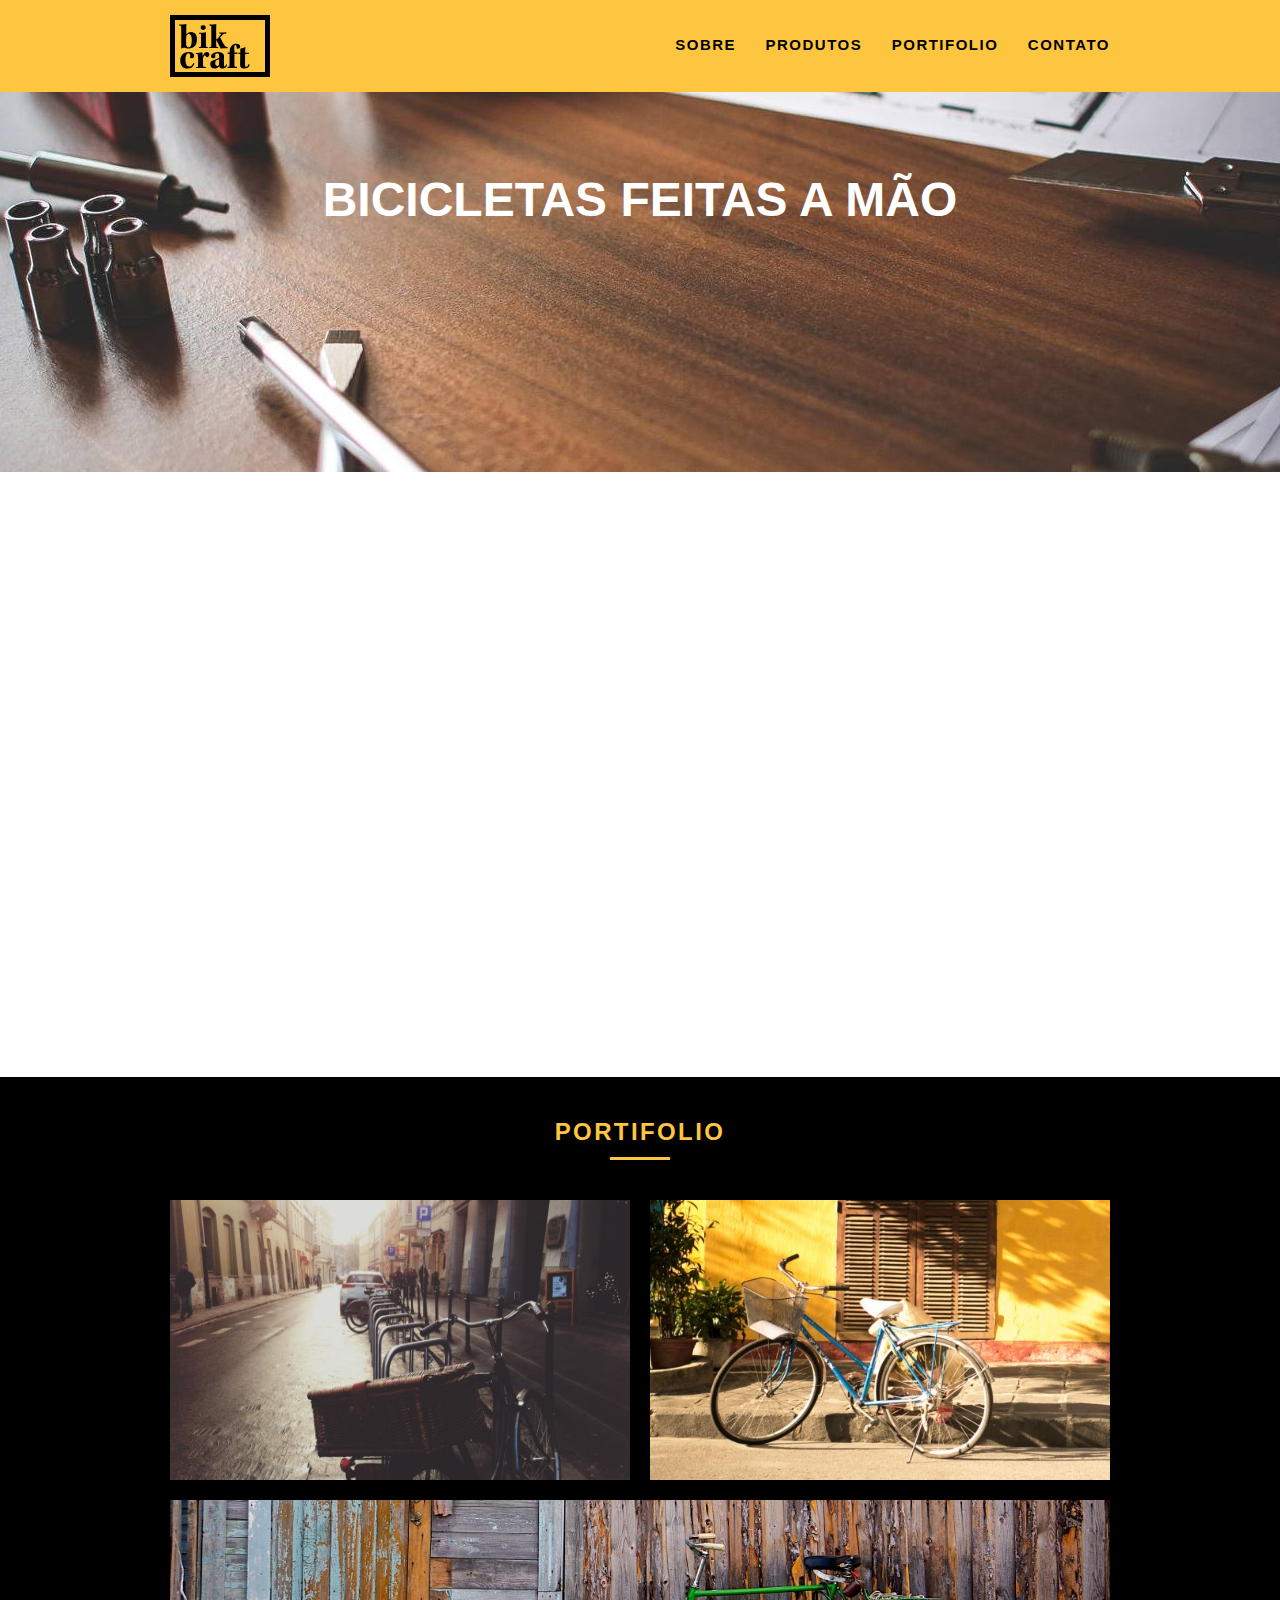
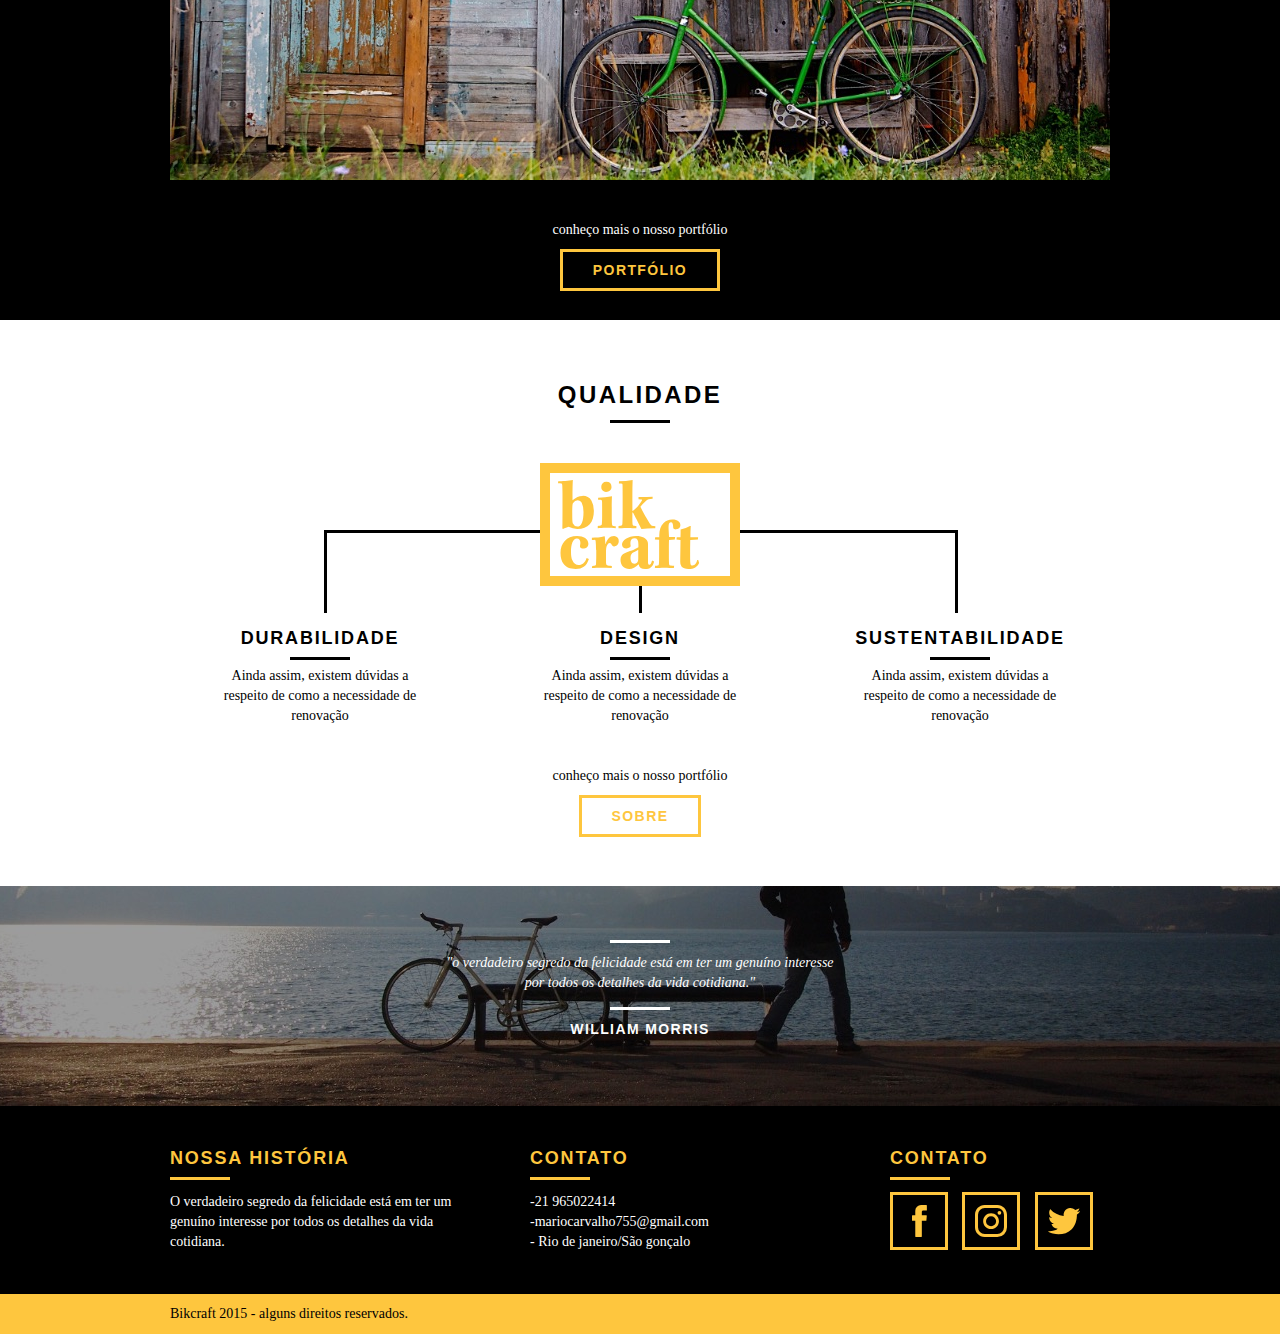
==== commit 27cf023e: "resolvendo o erro de sintaxe" ====
--- a/index.html
+++ b/index.html
@@ -169,8 +169,8 @@
 
    </footer>
 
-   <script src="./js/simple-anime.js"></script>
-   <script src="./js/script.js"></script>
+   <script src="./JS/simple-anime.js"></script>
+   <script src="./JS/script.js"></script>
 
 </body>
 
